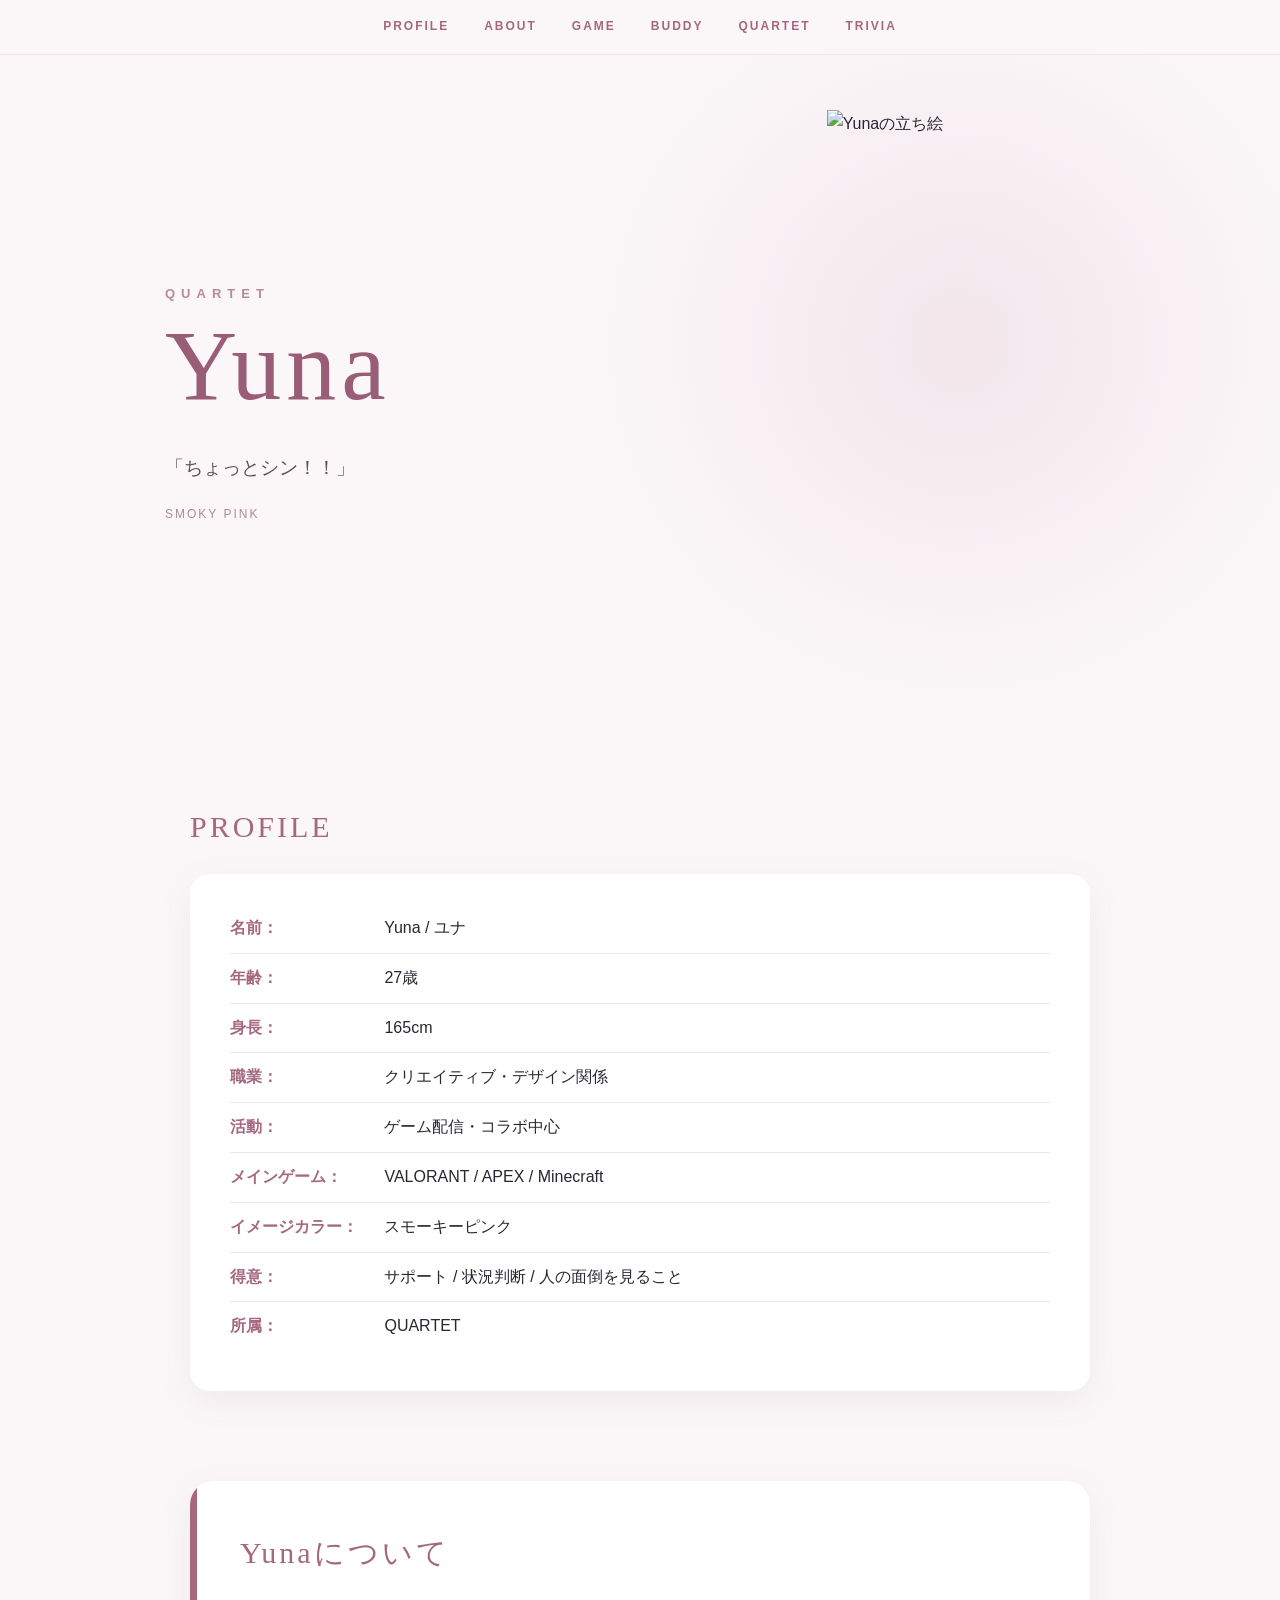
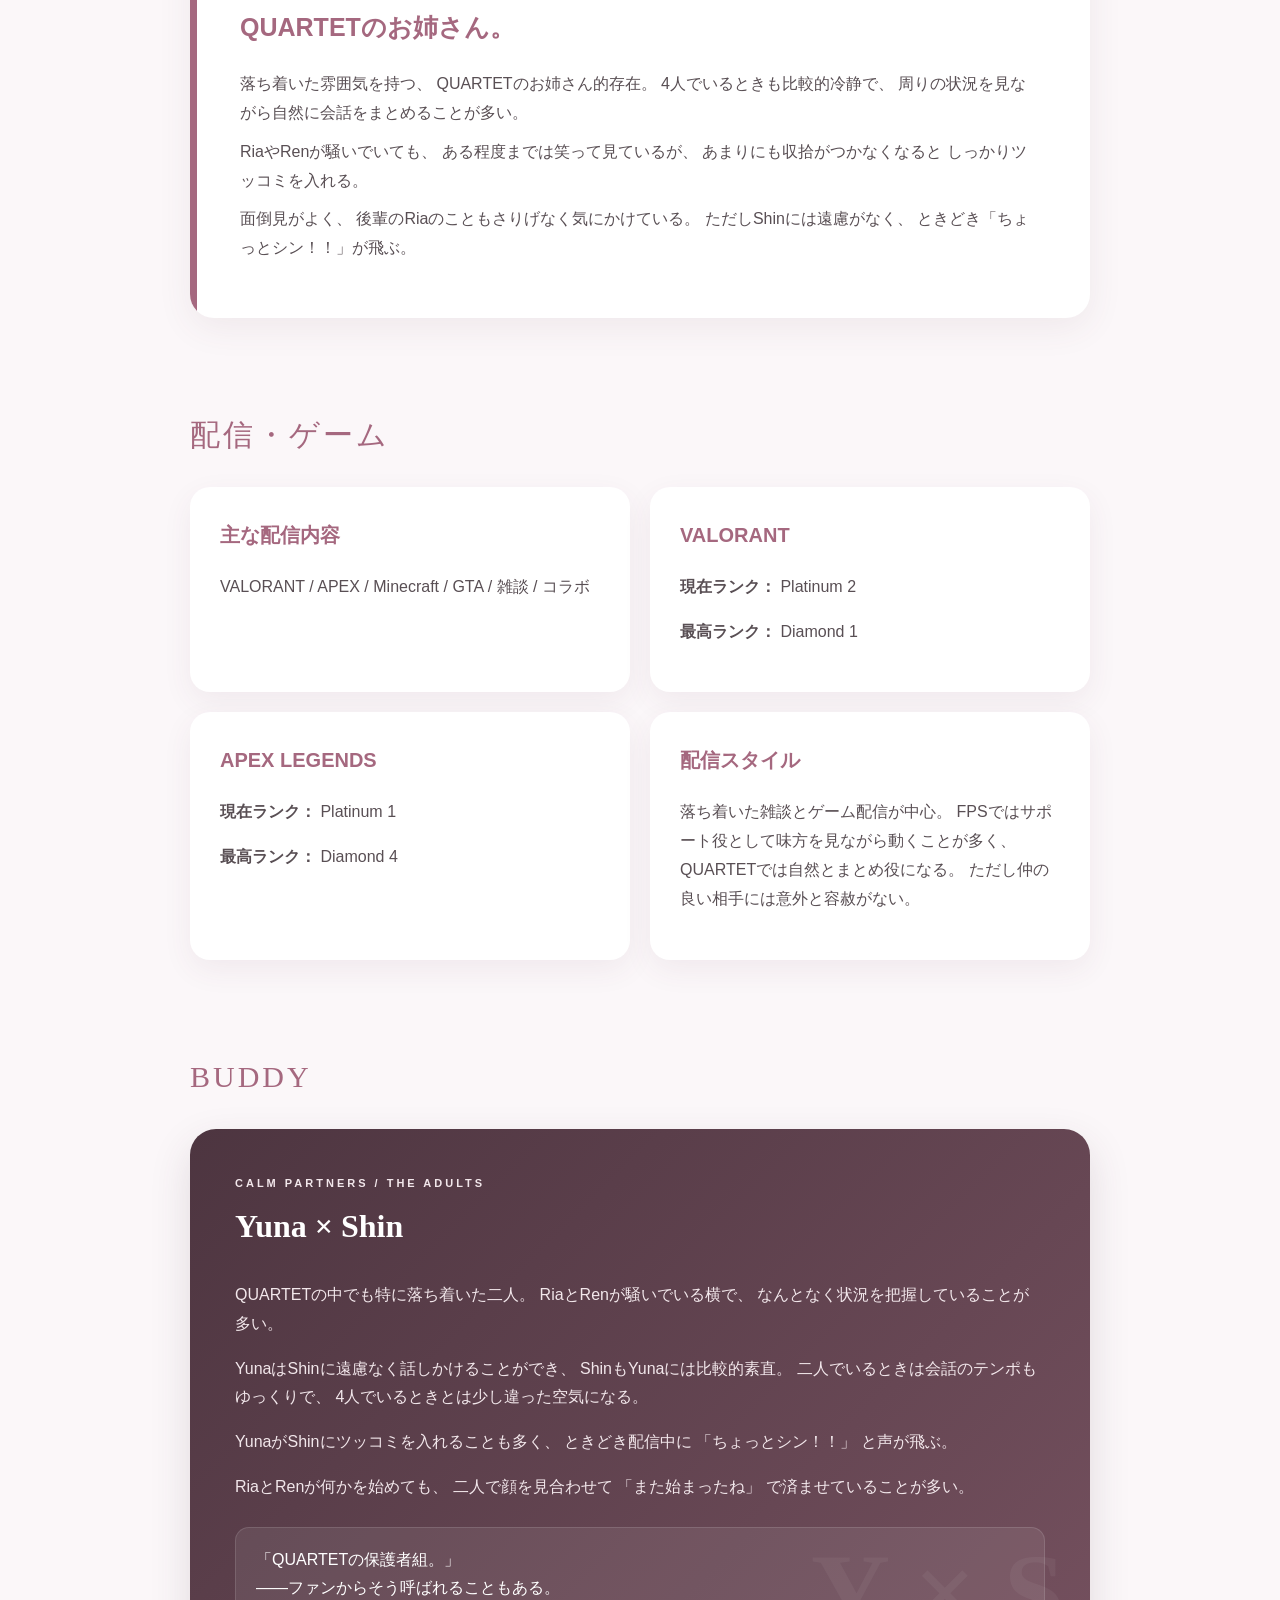
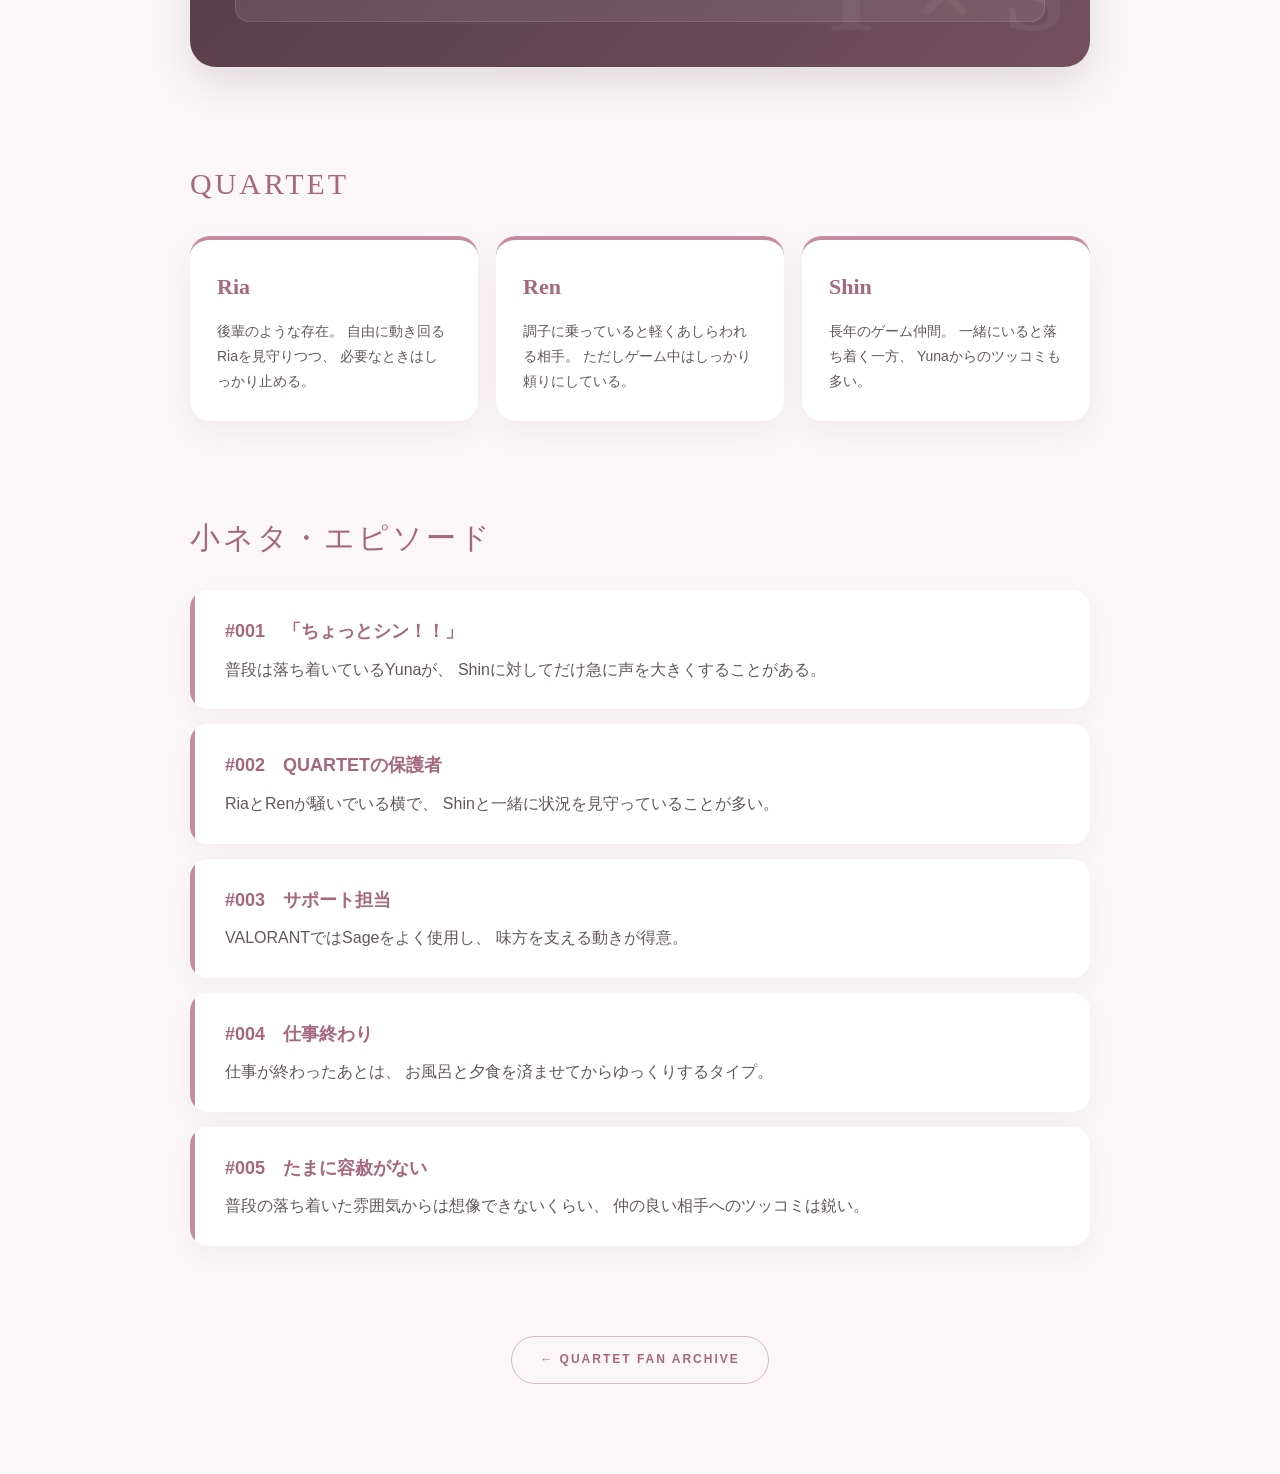
==== yuna.html @ 9d9c5952 "Add files via upload" ====
<!DOCTYPE html>
<html lang="ja">

<head>
    <meta charset="UTF-8">
    <meta name="viewport" content="width=device-width, initial-scale=1.0">

    <title>Yuna | QUARTET FAN ARCHIVE</title>

    <style>

        /* =========================
           BASIC
        ========================== */

        * {
            box-sizing: border-box;
        }

        html {
            scroll-behavior: smooth;
        }

        body {
            margin: 0;
            background: #fbf7f9;
            color: #292631;
            font-family: "Yu Gothic", "Hiragino Kaku Gothic ProN", sans-serif;
            line-height: 1.8;
        }

        a {
            color: inherit;
            text-decoration: none;
        }

        body > h2,
        section > h2 {
            color: #a5687f;

            font-family: Georgia, "Yu Mincho", serif;
            font-size: 30px;
            font-weight: 500;

            letter-spacing: 3px;
        }

        body > h2,
        .profile,
        section {
            width: min(900px, calc(100% - 40px));
            margin-left: auto;
            margin-right: auto;
        }

        body > h2 {
            margin-top: 40px;
            margin-bottom: 20px;
        }

        section {
            margin-top: 90px;
            margin-bottom: 90px;
        }


        /* =========================
           NAVIGATION
        ========================== */

        .top-nav {
            position: fixed;
            top: 0;
            left: 0;
            width: 100%;
            height: 55px;

            display: flex;
            align-items: center;
            justify-content: center;
            gap: 35px;

            background: rgba(251, 247, 249, 0.94);
            backdrop-filter: blur(12px);

            border-bottom: 1px solid rgba(165, 104, 127, 0.12);

            z-index: 1000;
        }

        .top-nav a {
            color: #a5687f;
            font-size: 12px;
            font-weight: bold;
            letter-spacing: 2px;

            transition: opacity 0.2s ease;
        }

        .top-nav a:hover {
            opacity: 0.5;
        }


        /* =========================
           HERO
        ========================== */

        .hero {
            min-height: 760px;
            padding: 105px 8% 45px;

            display: flex;
            align-items: center;
            justify-content: center;
            gap: 70px;

            background:
                radial-gradient(
                    circle at 75% 45%,
                    rgba(191, 126, 151, 0.14),
                    transparent 35%
                );
        }

        .hero-text {
            width: 420px;
            flex-shrink: 0;
        }

        .hero-group {
            margin: 0 0 10px;

            color: #b58b9b;

            font-size: 13px;
            font-weight: bold;
            letter-spacing: 6px;
        }

        .hero h1 {
            margin: 0;

            color: #995d75;

            font-family: Georgia, "Yu Mincho", serif;
            font-size: 100px;
            font-weight: 500;
            line-height: 1;

            letter-spacing: 5px;
        }

        .hero-quote {
            margin-top: 35px;

            color: #5d5157;

            font-family: Georgia, "Yu Mincho", serif;
            font-size: 19px;
        }

        .hero-sub {
            margin-top: 12px;

            color: #ad8c99;

            font-size: 12px;
            letter-spacing: 2px;
        }

        .hero-image {
            width: 460px;
            height: 600px;

            display: flex;
            align-items: center;
            justify-content: center;

            flex-shrink: 0;
        }

        .hero-image img {
            display: block;

            width: auto;
            height: 100%;
            max-width: 100%;

            object-fit: contain;
        }


        /* =========================
           PROFILE
        ========================== */

        .profile {
            padding: 30px 40px;

            background: #ffffff;

            border-radius: 20px;

            box-shadow:
                0 10px 35px rgba(105, 63, 78, 0.08);
        }

        .profile p {
            margin: 10px 0;
            padding-bottom: 10px;

            border-bottom: 1px solid #f0e5e9;
        }

        .profile p:last-child {
            border-bottom: none;
        }

        .profile strong {
            display: inline-block;
            width: 150px;

            color: #a5687f;
        }


        /* =========================
           ABOUT
        ========================== */

        .about {
            position: relative;
            overflow: hidden;

            padding: 45px 50px;

            background: #ffffff;

            border-radius: 24px;

            box-shadow:
                0 10px 35px rgba(105, 63, 78, 0.08);
        }

        .about::before {
            content: "";

            position: absolute;
            top: 0;
            left: 0;

            width: 7px;
            height: 100%;

            background: #a5687f;
        }

        .about h2 {
            margin-top: 0;
            margin-bottom: 25px;
        }

        .about h3 {
            margin: 0 0 20px;

            color: #a5687f;

            font-size: 25px;
        }

        .about p {
            margin: 10px 0;

            color: #594f54;
        }


        /* =========================
           STREAM / GAME
        ========================== */

        .stream-grid {
            display: grid;

            grid-template-columns: repeat(2, 1fr);

            gap: 20px;
        }

        .stream-card {
            padding: 30px;

            background: #ffffff;

            border-radius: 20px;

            box-shadow:
                0 10px 30px rgba(105, 63, 78, 0.07);
        }

        .stream-card h3 {
            margin-top: 0;

            color: #a5687f;

            font-size: 20px;
        }

        .stream-card p {
            color: #594f54;
        }


        /* =========================
           BUDDY
        ========================== */

        .relationship-box {
            position: relative;

            padding: 45px;

            background:
                linear-gradient(
                    135deg,
                    #4d3540,
                    #74505e
                );

            color: #ffffff;

            border-radius: 26px;

            overflow: hidden;

            box-shadow:
                0 16px 40px rgba(77, 53, 64, 0.15);
        }

        .relationship-box::after {
            content: "Y × S";

            position: absolute;
            right: 25px;
            bottom: -25px;

            color: rgba(255, 255, 255, 0.05);

            font-family: Georgia, serif;
            font-size: 110px;
            font-weight: bold;
        }

        .relationship-label {
            margin: 0;

            color: #e5b8c8;

            font-size: 11px;
            font-weight: bold;

            letter-spacing: 3px;
        }

        .relationship-box h3 {
            margin: 5px 0 25px;

            color: #ffffff;

            font-family: Georgia, "Yu Mincho", serif;
            font-size: 32px;
        }

        .relationship-box p {
            position: relative;
            z-index: 1;

            color: #f2e7eb;
        }

        .relationship-note {
            margin-top: 25px;
            padding: 18px 20px;

            background: rgba(255, 255, 255, 0.08);

            border: 1px solid rgba(255, 255, 255, 0.12);
            border-radius: 14px;
        }


        /* =========================
           QUARTET
        ========================== */

        .quartet-box {
            display: grid;

            grid-template-columns: repeat(3, 1fr);

            gap: 18px;
        }

        .quartet-card {
            padding: 27px;

            background: #ffffff;

            border-top: 4px solid #c58ca1;

            border-radius: 20px;

            box-shadow:
                0 10px 30px rgba(105, 63, 78, 0.07);
        }

        .quartet-card h3 {
            margin: 0 0 12px;

            color: #a5687f;

            font-family: Georgia, "Yu Mincho", serif;
            font-size: 22px;
        }

        .quartet-card p {
            margin: 0;

            color: #62575d;

            font-size: 14px;
        }


        /* =========================
           TRIVIA
        ========================== */

        .episode {
            position: relative;

            margin-bottom: 15px;
            padding: 25px 30px 25px 35px;

            overflow: hidden;

            background: #ffffff;

            border-radius: 18px;

            box-shadow:
                0 8px 25px rgba(105, 63, 78, 0.06);

            transition:
                transform 0.2s ease,
                box-shadow 0.2s ease;
        }

        .episode::before {
            content: "";

            position: absolute;
            top: 0;
            left: 0;

            width: 5px;
            height: 100%;

            background: #c58ca1;
        }

        .episode:hover {
            transform: translateX(6px);

            box-shadow:
                0 12px 30px rgba(105, 63, 78, 0.11);
        }

        .episode h3 {
            margin: 0 0 8px;

            color: #a5687f;

            font-size: 18px;
        }

        .episode p {
            margin: 0;

            color: #62575d;
        }


        /* =========================
           BACK BUTTON
        ========================== */

        .back-area {
            width: min(900px, calc(100% - 40px));

            margin: 90px auto;

            text-align: center;
        }

        .back-button {
            display: inline-block;

            padding: 12px 28px;

            color: #a5687f;

            border: 1px solid #d6b9c5;
            border-radius: 999px;

            font-size: 12px;
            font-weight: bold;

            letter-spacing: 2px;

            transition: 0.2s ease;
        }

        .back-button:hover {
            color: #ffffff;

            background: #a5687f;

            border-color: #a5687f;
        }


        /* =========================
           SCROLL POSITION
        ========================== */

        #profile,
        #about,
        #stream,
        #relationship,
        #quartet,
        #trivia {
            scroll-margin-top: 85px;
        }


        /* =========================
           MOBILE
        ========================== */

        @media (max-width: 950px) {

            .hero {
                min-height: auto;

                padding-top: 105px;

                flex-direction: column;

                gap: 30px;
            }

            .hero-text {
                width: 100%;

                text-align: center;
            }

            .hero h1 {
                font-size: 80px;
            }

            .hero-image {
                width: 100%;
                height: 550px;
            }

            .quartet-box {
                grid-template-columns: 1fr;
            }
        }


        @media (max-width: 700px) {

            .top-nav {
                justify-content: flex-start;

                gap: 20px;

                padding: 0 20px;

                overflow-x: auto;
            }

            .top-nav a {
                flex-shrink: 0;

                font-size: 10px;
            }

            .hero {
                padding-left: 20px;
                padding-right: 20px;
            }

            .hero h1 {
                font-size: 65px;
            }

            .hero-image {
                height: 480px;
            }

            .stream-grid {
                grid-template-columns: 1fr;
            }

            .profile,
            .about,
            .stream-card,
            .relationship-box {
                padding-left: 25px;
                padding-right: 25px;
            }

            .profile strong {
                display: block;
                width: auto;
            }
        }

    </style>
</head>


<body>


    <!-- =========================
         NAVIGATION
    ========================== -->

    <nav class="top-nav">

        <a href="#profile">PROFILE</a>

        <a href="#about">ABOUT</a>

        <a href="#stream">GAME</a>

        <a href="#relationship">BUDDY</a>

        <a href="#quartet">QUARTET</a>

        <a href="#trivia">TRIVIA</a>

    </nav>


    <!-- =========================
         HERO
    ========================== -->

    <header class="hero">

        <div class="hero-text">

            <p class="hero-group">
                QUARTET
            </p>

            <h1>
                Yuna
            </h1>

            <p class="hero-quote">
                「ちょっとシン！！」
            </p>

            <p class="hero-sub">
                SMOKY PINK
            </p>

        </div>


        <div class="hero-image">

            <img
                src="yuna_normal_stand.png"
                alt="Yunaの立ち絵"
            >

        </div>

    </header>


    <!-- =========================
         PROFILE
    ========================== -->

    <h2 id="profile">
        PROFILE
    </h2>


    <div class="profile">

        <p>
            <strong>名前：</strong>
            Yuna / ユナ
        </p>

        <p>
            <strong>年齢：</strong>
            27歳
        </p>

        <p>
            <strong>身長：</strong>
            165cm
        </p>

        <p>
            <strong>職業：</strong>
            クリエイティブ・デザイン関係
        </p>

        <p>
            <strong>活動：</strong>
            ゲーム配信・コラボ中心
        </p>

        <p>
            <strong>メインゲーム：</strong>
            VALORANT / APEX / Minecraft
        </p>

        <p>
            <strong>イメージカラー：</strong>
            スモーキーピンク
        </p>

        <p>
            <strong>得意：</strong>
            サポート / 状況判断 / 人の面倒を見ること
        </p>

        <p>
            <strong>所属：</strong>
            QUARTET
        </p>

    </div>


    <!-- =========================
         ABOUT
    ========================== -->

    <section class="about" id="about">

        <h2>
            Yunaについて
        </h2>

        <h3>
            QUARTETのお姉さん。
        </h3>

        <p>
            落ち着いた雰囲気を持つ、
            QUARTETのお姉さん的存在。
            4人でいるときも比較的冷静で、
            周りの状況を見ながら自然に会話をまとめることが多い。
        </p>

        <p>
            RiaやRenが騒いでいても、
            ある程度までは笑って見ているが、
            あまりにも収拾がつかなくなると
            しっかりツッコミを入れる。
        </p>

        <p>
            面倒見がよく、
            後輩のRiaのこともさりげなく気にかけている。
            ただしShinには遠慮がなく、
            ときどき「ちょっとシン！！」が飛ぶ。
        </p>

    </section>


    <!-- =========================
         STREAM / GAME
    ========================== -->

    <section class="stream" id="stream">

        <h2>
            配信・ゲーム
        </h2>

        <div class="stream-grid">

            <div class="stream-card">

                <h3>
                    主な配信内容
                </h3>

                <p>
                    VALORANT / APEX / Minecraft /
                    GTA / 雑談 / コラボ
                </p>

            </div>


            <div class="stream-card">

                <h3>
                    VALORANT
                </h3>

                <p>
                    <strong>現在ランク：</strong>
                    Platinum 2
                </p>

                <p>
                    <strong>最高ランク：</strong>
                    Diamond 1
                </p>

            </div>


            <div class="stream-card">

                <h3>
                    APEX LEGENDS
                </h3>

                <p>
                    <strong>現在ランク：</strong>
                    Platinum 1
                </p>

                <p>
                    <strong>最高ランク：</strong>
                    Diamond 4
                </p>

            </div>


            <div class="stream-card">

                <h3>
                    配信スタイル
                </h3>

                <p>
                    落ち着いた雑談とゲーム配信が中心。
                    FPSではサポート役として味方を見ながら動くことが多く、
                    QUARTETでは自然とまとめ役になる。
                    ただし仲の良い相手には意外と容赦がない。
                </p>

            </div>

        </div>

    </section>


    <!-- =========================
         BUDDY
    ========================== -->

    <section id="relationship">

        <h2>
            BUDDY
        </h2>


        <div class="relationship-box">

            <p class="relationship-label">
                CALM PARTNERS / THE ADULTS
            </p>

            <h3>
                Yuna × Shin
            </h3>

            <p>
                QUARTETの中でも特に落ち着いた二人。
                RiaとRenが騒いでいる横で、
                なんとなく状況を把握していることが多い。
            </p>

            <p>
                YunaはShinに遠慮なく話しかけることができ、
                ShinもYunaには比較的素直。
                二人でいるときは会話のテンポもゆっくりで、
                4人でいるときとは少し違った空気になる。
            </p>

            <p>
                YunaがShinにツッコミを入れることも多く、
                ときどき配信中に
                「ちょっとシン！！」
                と声が飛ぶ。
            </p>

            <p>
                RiaとRenが何かを始めても、
                二人で顔を見合わせて
                「また始まったね」
                で済ませていることが多い。
            </p>

            <div class="relationship-note">

                「QUARTETの保護者組。」

                <br>

                ――ファンからそう呼ばれることもある。

            </div>

        </div>

    </section>


    <!-- =========================
         QUARTET
    ========================== -->

    <section id="quartet">

        <h2>
            QUARTET
        </h2>


        <div class="quartet-box">


            <div class="quartet-card">

                <h3>
                    Ria
                </h3>

                <p>
                    後輩のような存在。
                    自由に動き回るRiaを見守りつつ、
                    必要なときはしっかり止める。
                </p>

            </div>


            <div class="quartet-card">

                <h3>
                    Ren
                </h3>

                <p>
                    調子に乗っていると軽くあしらわれる相手。
                    ただしゲーム中はしっかり頼りにしている。
                </p>

            </div>


            <div class="quartet-card">

                <h3>
                    Shin
                </h3>

                <p>
                    長年のゲーム仲間。
                    一緒にいると落ち着く一方、
                    Yunaからのツッコミも多い。
                </p>

            </div>


        </div>

    </section>


    <!-- =========================
         TRIVIA
    ========================== -->

    <section id="trivia">

        <h2>
            小ネタ・エピソード
        </h2>


        <div class="episode">

            <h3>
                #001　「ちょっとシン！！」
            </h3>

            <p>
                普段は落ち着いているYunaが、
                Shinに対してだけ急に声を大きくすることがある。
            </p>

        </div>


        <div class="episode">

            <h3>
                #002　QUARTETの保護者
            </h3>

            <p>
                RiaとRenが騒いでいる横で、
                Shinと一緒に状況を見守っていることが多い。
            </p>

        </div>


        <div class="episode">

            <h3>
                #003　サポート担当
            </h3>

            <p>
                VALORANTではSageをよく使用し、
                味方を支える動きが得意。
            </p>

        </div>


        <div class="episode">

            <h3>
                #004　仕事終わり
            </h3>

            <p>
                仕事が終わったあとは、
                お風呂と夕食を済ませてからゆっくりするタイプ。
            </p>

        </div>


        <div class="episode">

            <h3>
                #005　たまに容赦がない
            </h3>

            <p>
                普段の落ち着いた雰囲気からは想像できないくらい、
                仲の良い相手へのツッコミは鋭い。
            </p>

        </div>


    </section>


    <!-- =========================
         BACK
    ========================== -->

    <div class="back-area">

        <a href="index.html" class="back-button">
            ← QUARTET FAN ARCHIVE
        </a>

    </div>


</body>

</html>
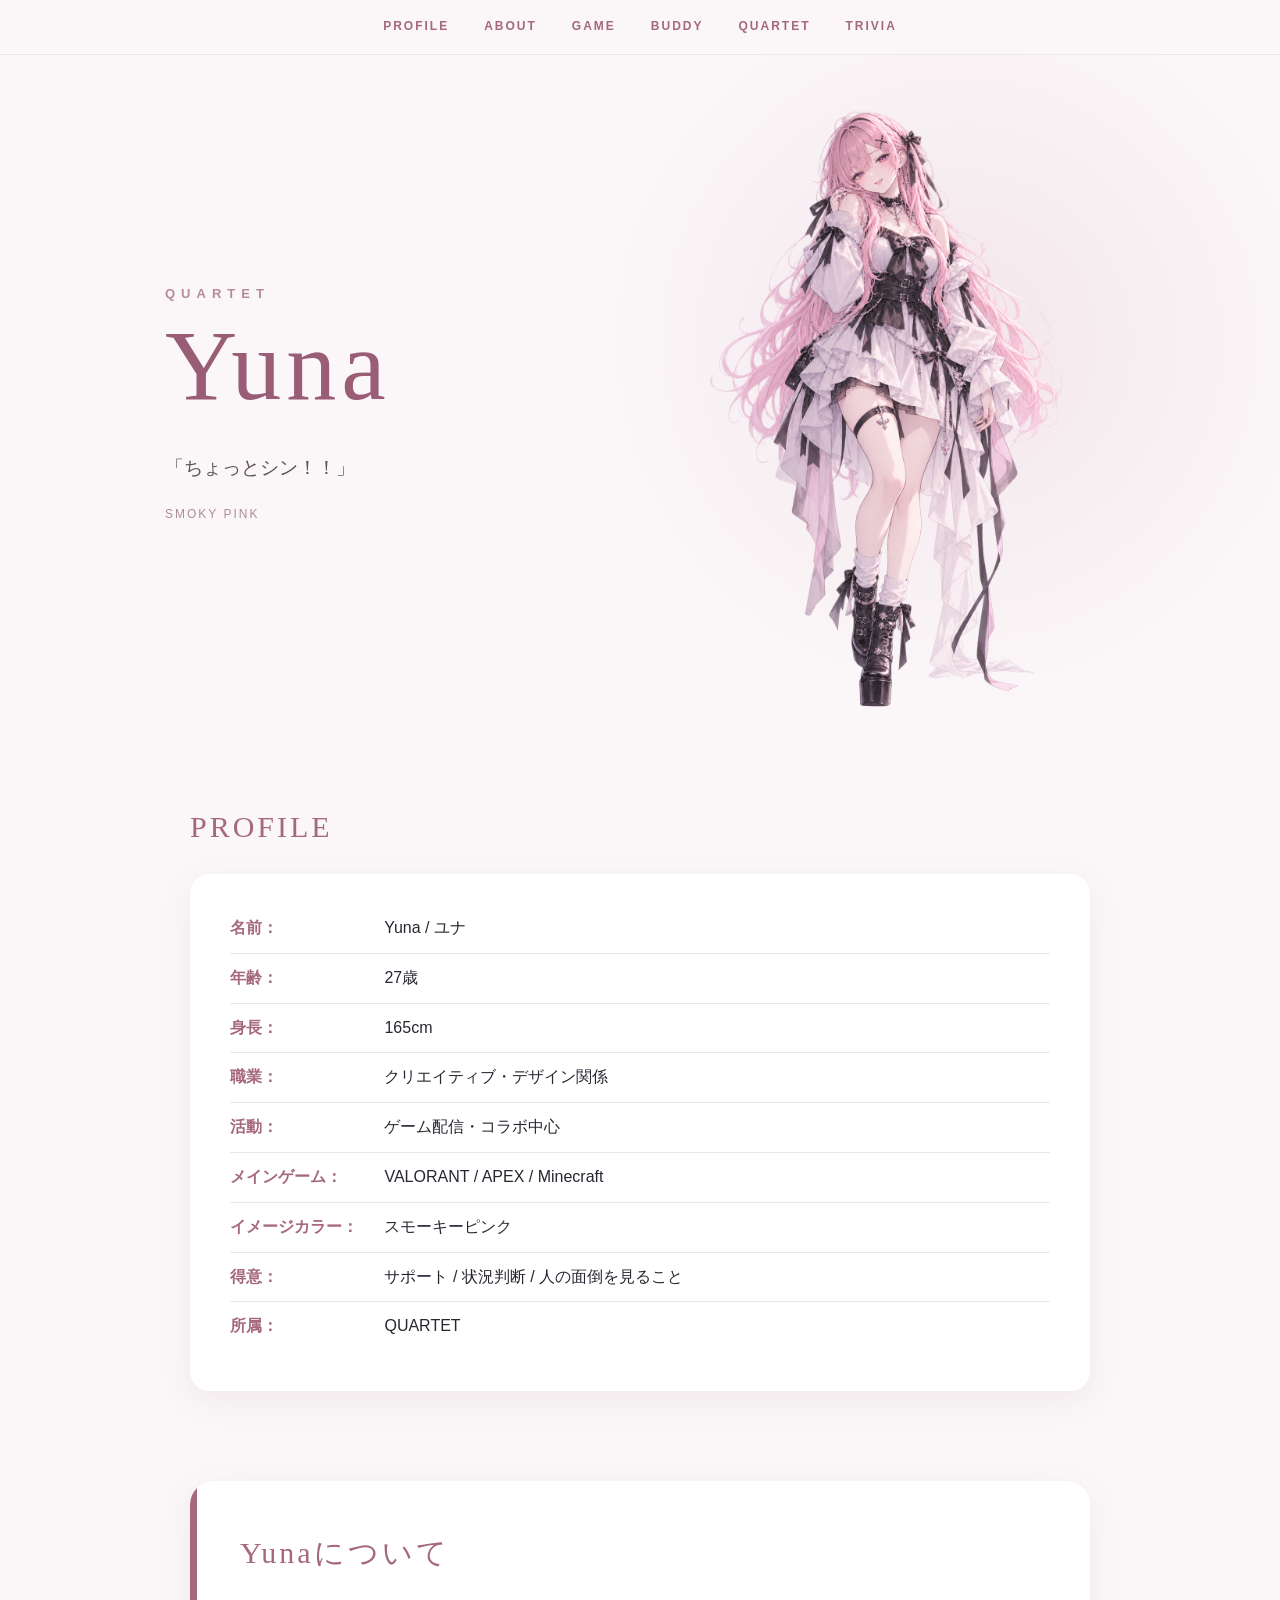
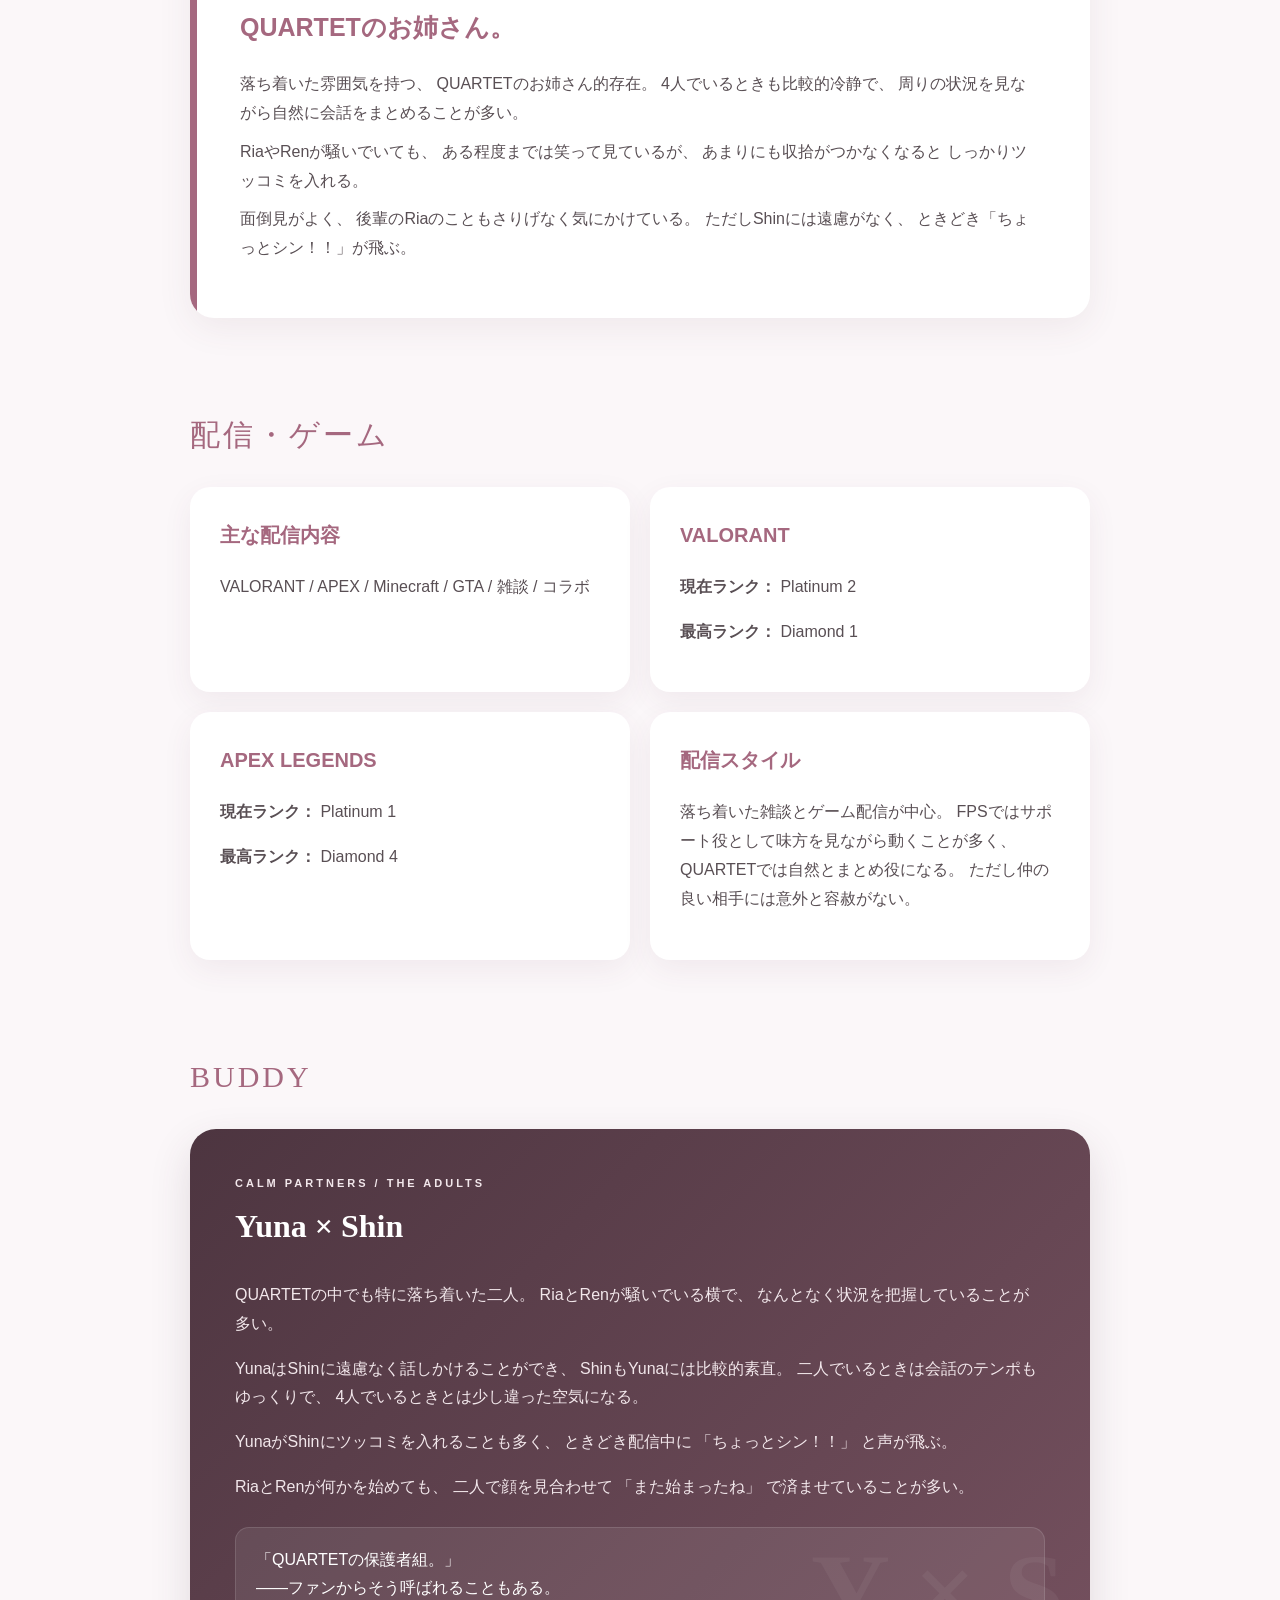
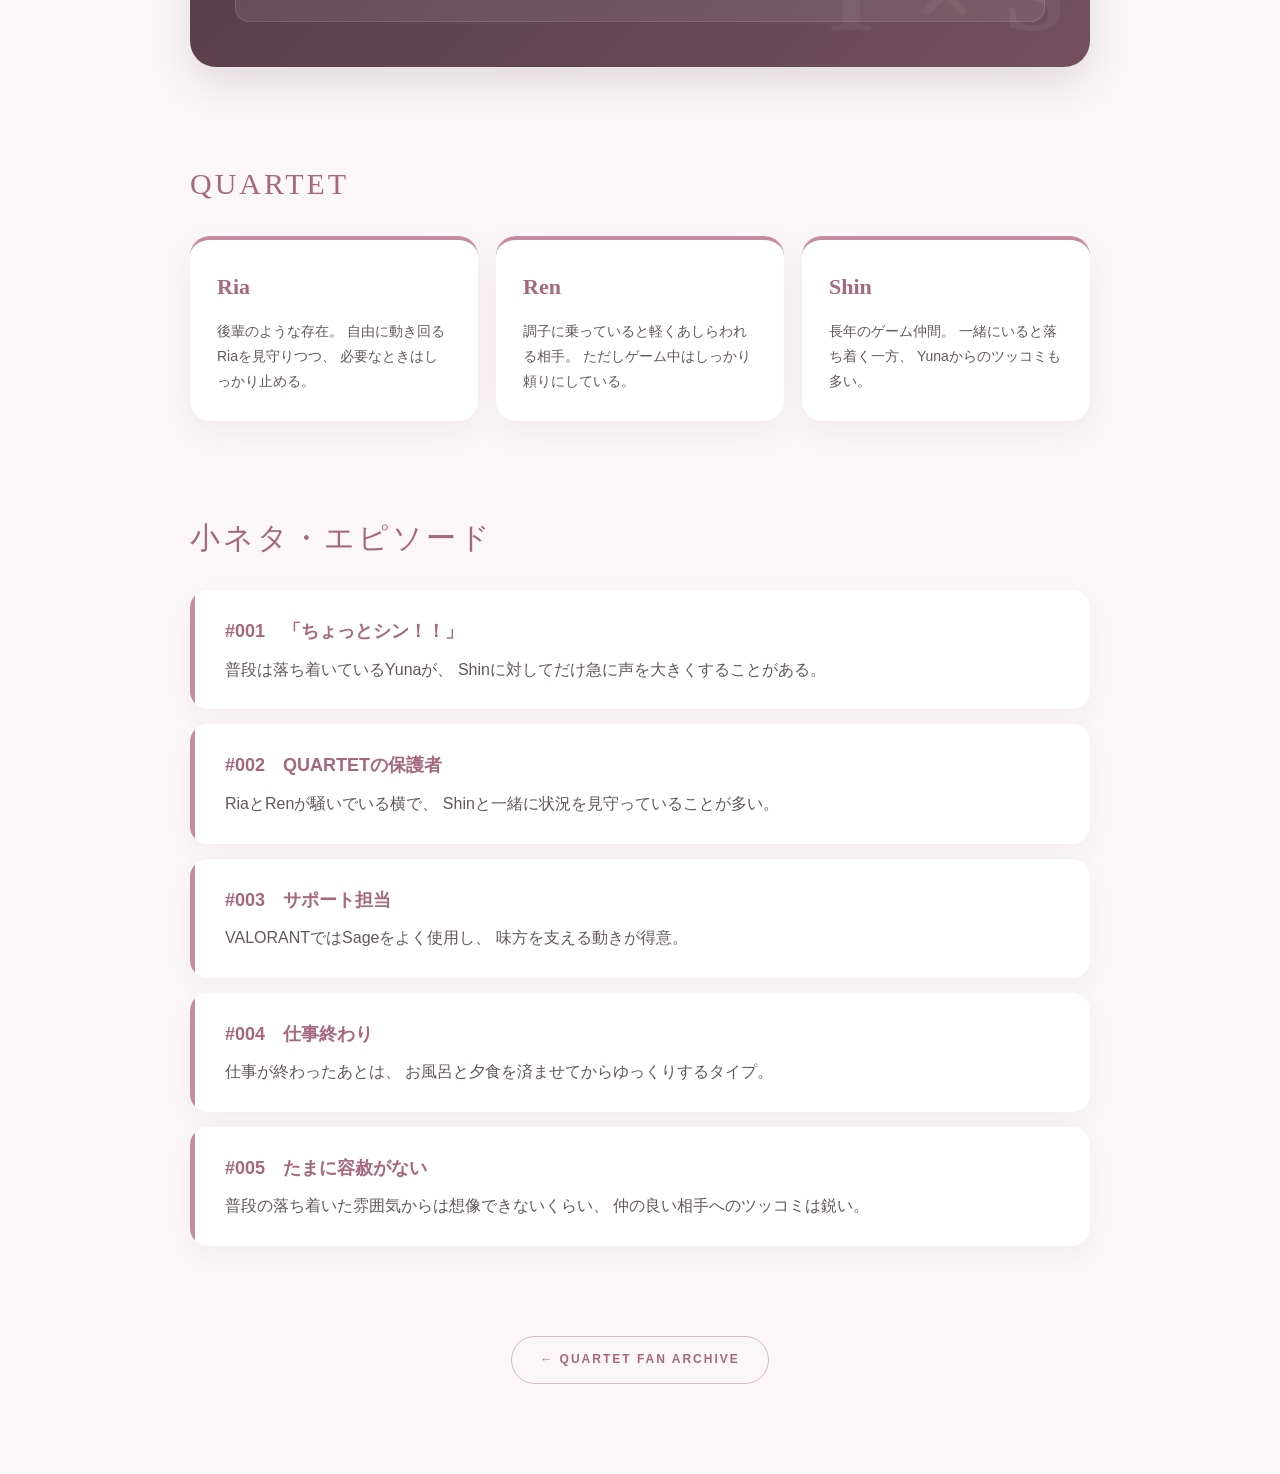
==== commit 4dc556ee: "Update yuna.html" ====
--- a/yuna.html
+++ b/yuna.html
@@ -689,7 +689,7 @@
         <div class="hero-image">
 
             <img
-                src="yuna_normal_stand.png"
+                src="Yuna_normal_stand.png"
                 alt="Yunaの立ち絵"
             >
 
@@ -1104,4 +1104,4 @@
 
 </body>
 
-</html>+</html>
